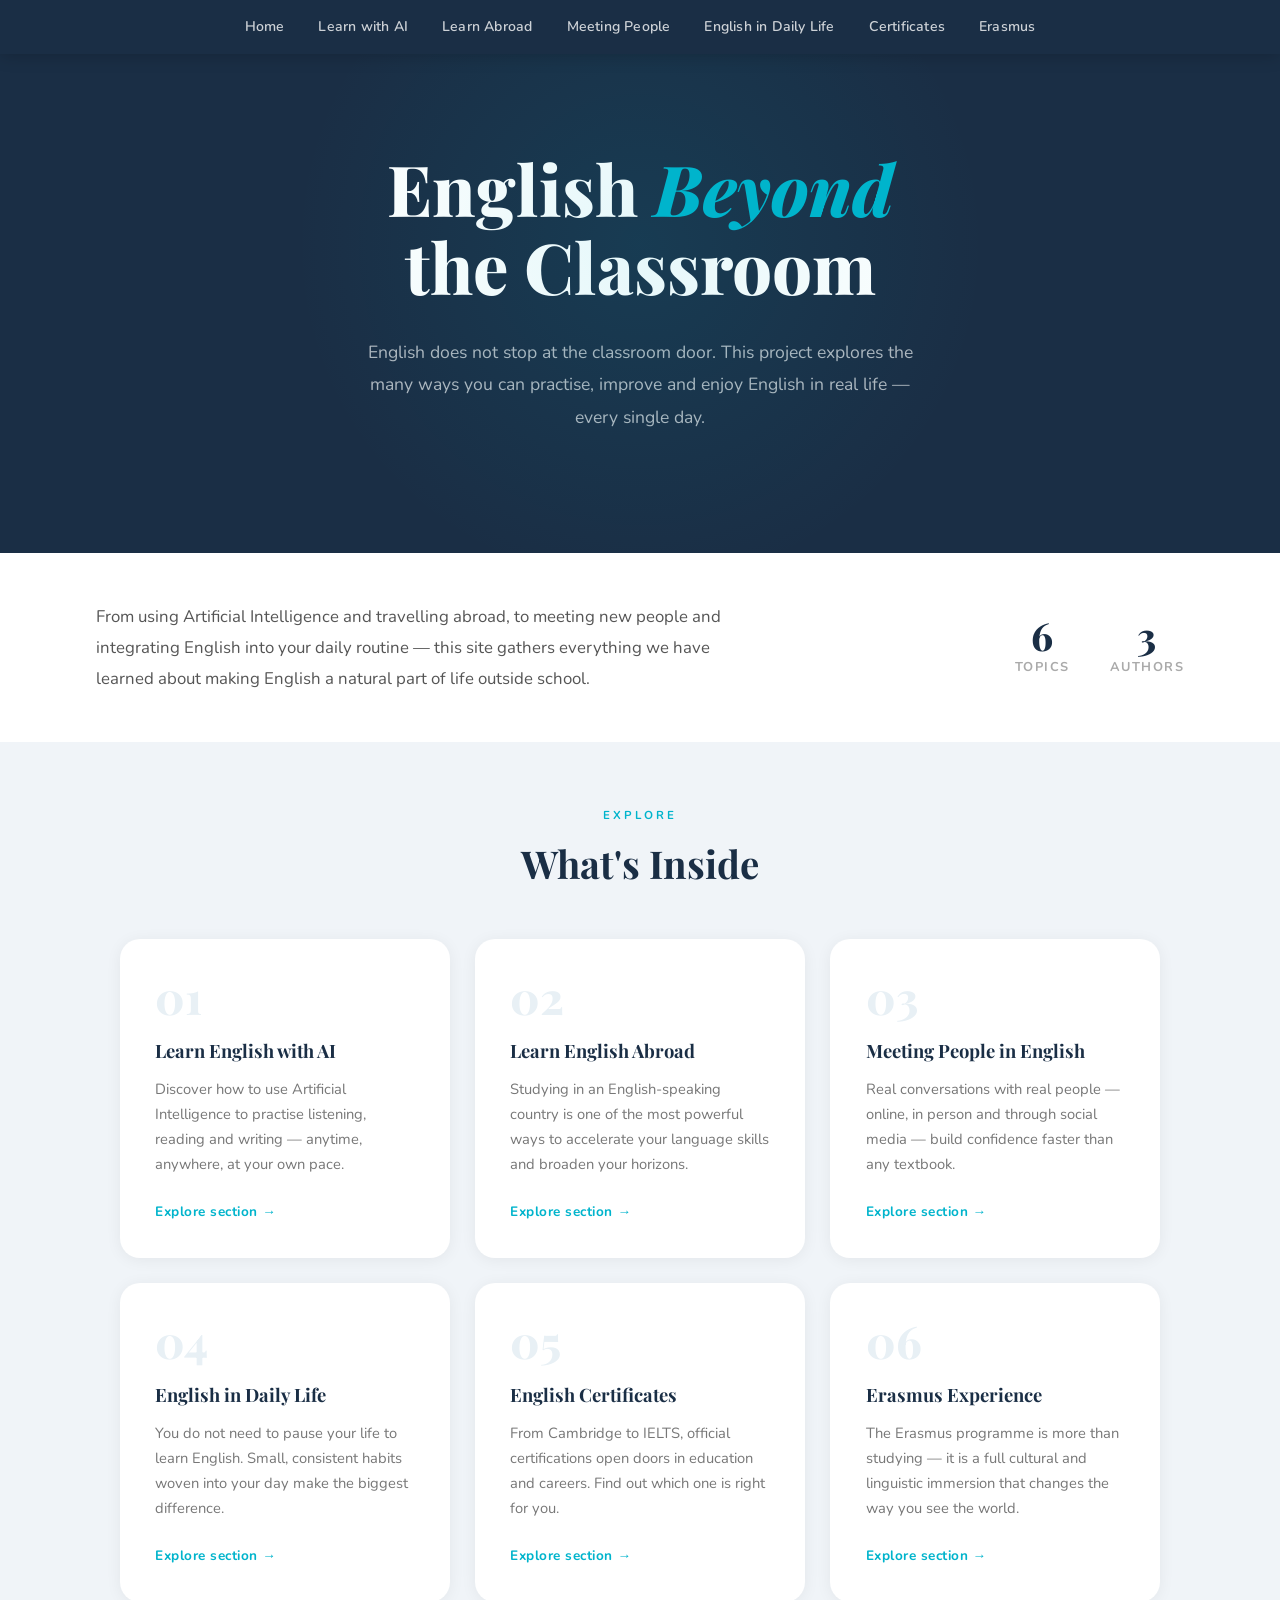
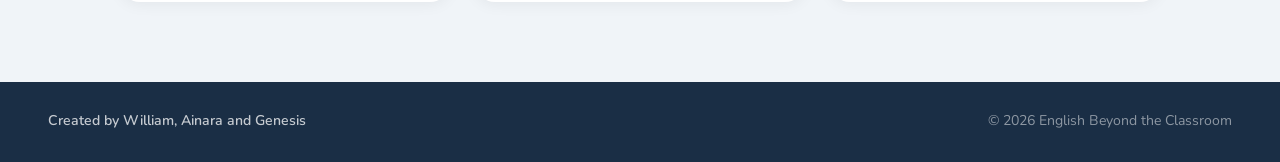
==== html/index.html @ 32cd2d36 "commit v1 creacion de paginas y diseño inicial" ====
<!DOCTYPE html>
<html lang="en">
<head>
    <meta charset="UTF-8">
    <meta name="viewport" content="width=device-width, initial-scale=1.0">
    <title>Home - English Beyond the Classroom</title>
    <link rel="stylesheet" href="../css/styles.css">
    <style>

        *, *::before, *::after { box-sizing: border-box; }

        body {
            background: #f0f4f8;
            color: #1e1e1e;
        }

        /* ══════════════════════════════════════════
           HERO
        ══════════════════════════════════════════ */
        .hero {
            background: #1a2e45;
            padding: 6rem 6rem 5rem;
            text-align: center;
            position: relative;
            overflow: hidden;
        }

        .hero::before {
            content: '';
            position: absolute;
            top: -160px; left: 50%;
            transform: translateX(-50%);
            width: 700px; height: 700px;
            background: radial-gradient(circle, rgba(0,180,204,0.1) 0%, transparent 70%);
            border-radius: 50%;
            pointer-events: none;
        }

        .hero .overline {
            display: inline-block;
            font-size: 0.72rem;
            font-weight: 700;
            letter-spacing: 3px;
            text-transform: uppercase;
            color: #00b4cc;
            margin-bottom: 1.2rem;
        }

        .hero h1 {
            font-family: 'Playfair Display', serif;
            font-size: clamp(2.8rem, 5.5vw, 5rem);
            font-weight: 800;
            line-height: 1.1;
            color: #fff;
            border: none;
            margin: 0 0 1.4rem;
        }

        .hero h1 span {
            color: #00b4cc;
            font-style: italic;
        }

        .hero .hero-desc {
            font-size: 1.1rem;
            color: rgba(255,255,255,0.65);
            line-height: 1.85;
            max-width: 580px;
            margin: 0 auto 2.5rem;
        }

        .hero-authors {
            font-size: 0.88rem;
            color: rgba(255,255,255,0.38);
        }

        .hero-authors strong {
            color: rgba(255,255,255,0.65);
        }

        /* ══════════════════════════════════════════
           INTRO BAND
        ══════════════════════════════════════════ */
        .intro-band {
            background: #fff;
            padding: 3rem 6rem;
            display: flex;
            align-items: center;
            justify-content: space-between;
            gap: 3rem;
            flex-wrap: wrap;
        }

        .intro-band p {
            font-size: 1.05rem;
            color: #555;
            line-height: 1.85;
            max-width: 660px;
            margin: 0;
        }

        .intro-band .stat-group {
            display: flex;
            gap: 2.5rem;
            flex-shrink: 0;
        }

        .stat {
            text-align: center;
        }

        .stat .stat-num {
            font-family: 'Playfair Display', serif;
            font-size: 2.4rem;
            font-weight: 800;
            color: #1a2e45;
            display: block;
            line-height: 1;
        }

        .stat .stat-label {
            font-size: 0.8rem;
            color: #aaa;
            text-transform: uppercase;
            letter-spacing: 1.5px;
            font-weight: 700;
        }

        /* ══════════════════════════════════════════
           TOPIC CARDS GRID
        ══════════════════════════════════════════ */
        .topics-section {
            padding: 4rem 5rem 5rem;
            max-width: 1200px;
            margin: 0 auto;
        }

        .topics-section .section-header {
            text-align: center;
            margin-bottom: 2.5rem;
        }

        .topics-section .section-header .overline {
            display: block;
            font-size: 0.72rem;
            font-weight: 700;
            letter-spacing: 3px;
            text-transform: uppercase;
            color: #00b4cc;
            margin-bottom: 0.5rem;
        }

        .topics-section .section-header h2 {
            font-family: 'Playfair Display', serif;
            font-size: clamp(1.9rem, 3vw, 2.6rem);
            color: #1a2e45;
            border: none;
            margin: 0;
        }

        .cards-grid {
            display: grid;
            grid-template-columns: repeat(3, 1fr);
            gap: 1.6rem;
        }

        .topic-card {
            background: #fff;
            border-radius: 20px;
            padding: 2rem 2.2rem 2.2rem;
            text-decoration: none;
            display: flex;
            flex-direction: column;
            box-shadow: 0 2px 16px rgba(0,0,0,0.06);
            border-top: 4px solid transparent;
            transition: transform 0.25s, box-shadow 0.25s, border-color 0.25s;
        }

        .topic-card:hover {
            transform: translateY(-6px);
            box-shadow: 0 16px 48px rgba(0,0,0,0.12);
            border-top-color: #00b4cc;
        }

        .topic-card .tc-num {
            font-family: 'Playfair Display', serif;
            font-size: 2.8rem;
            font-weight: 800;
            color: #e8f0f5;
            line-height: 1;
            margin-bottom: 1rem;
        }

        .topic-card h3 {
            font-family: 'Playfair Display', serif;
            font-size: 1.15rem;
            color: #1a2e45;
            margin: 0 0 0.7rem;
        }

        .topic-card p {
            font-size: 0.92rem;
            color: #777;
            line-height: 1.7;
            margin: 0 0 1.5rem;
            flex: 1;
        }

        .topic-card .tc-link {
            font-size: 0.85rem;
            font-weight: 700;
            color: #00b4cc;
            letter-spacing: 0.5px;
        }

        /* ══════════════════════════════════════════
           RESPONSIVE
        ══════════════════════════════════════════ */
        @media (max-width: 1024px) {
            .hero { padding: 4rem 3rem 3.5rem; }
            .intro-band { padding: 2.5rem 3rem; }
            .topics-section { padding: 3rem 3rem 4rem; }
        }

        @media (max-width: 860px) {
            .cards-grid { grid-template-columns: 1fr 1fr; }
            .intro-band { flex-direction: column; align-items: flex-start; }
        }

        @media (max-width: 580px) {
            .hero { padding: 3rem 1.5rem 2.5rem; }
            .intro-band { padding: 2rem 1.5rem; }
            .topics-section { padding: 2rem 1.2rem 3rem; }
            .cards-grid { grid-template-columns: 1fr; }
            .intro-band .stat-group { gap: 1.5rem; }
        }

    </style>
</head>
<body>

    <header>
        <nav>
            <ul>
                <li><a href="index.html">Home</a></li>
                <li><a href="learn-english-ia.html">Learn with AI</a></li>
                <li><a href="learn-english-abroad.html">Learn Abroad</a></li>
                <li><a href="meeting-people-in-english.html">Meeting People</a></li>
                <li><a href="english-part-of-your-life.html">English in Daily Life</a></li>
                <li><a href="certificates.html">Certificates</a></li>
                <li><a href="erasmus.html">Erasmus</a></li>
            </ul>
        </nav>
    </header>

    <!-- ═══════════════ HERO ═══════════════ -->
    <section class="hero">
        <h1>English <span>Beyond</span><br>the Classroom</h1>
        <p class="hero-desc">
            English does not stop at the classroom door. This project explores the many ways you can practise, improve and enjoy English in real life — every single day.
        </p>
    </section>

    <!-- ═══════════════ INTRO BAND ═══════════════ -->
    <div class="intro-band">
        <p>
            From using Artificial Intelligence and travelling abroad, to meeting new people and integrating English into your daily routine — this site gathers everything we have learned about making English a natural part of life outside school.
        </p>
        <div class="stat-group">
            <div class="stat">
                <span class="stat-num">6</span>
                <span class="stat-label">Topics</span>
            </div>
            <div class="stat">
                <span class="stat-num">3</span>
                <span class="stat-label">Authors</span>
            </div>
        </div>
    </div>

    <!-- ═══════════════ TOPIC CARDS ═══════════════ -->
    <div class="topics-section">
        <div class="section-header">
            <span class="overline">Explore</span>
            <h2>What's Inside</h2>
        </div>

        <div class="cards-grid">

            <a href="learn-english-ia.html" class="topic-card">
                <span class="tc-num">01</span>
                <h3>Learn English with AI</h3>
                <p>Discover how to use Artificial Intelligence to practise listening, reading and writing — anytime, anywhere, at your own pace.</p>
                <span class="tc-link">Explore section →</span>
            </a>

            <a href="learn-english-abroad.html" class="topic-card">
                <span class="tc-num">02</span>
                <h3>Learn English Abroad</h3>
                <p>Studying in an English-speaking country is one of the most powerful ways to accelerate your language skills and broaden your horizons.</p>
                <span class="tc-link">Explore section →</span>
            </a>

            <a href="meeting-people-in-english.html" class="topic-card">
                <span class="tc-num">03</span>
                <h3>Meeting People in English</h3>
                <p>Real conversations with real people — online, in person and through social media — build confidence faster than any textbook.</p>
                <span class="tc-link">Explore section →</span>
            </a>

            <a href="english-part-of-your-life.html" class="topic-card">
                <span class="tc-num">04</span>
                <h3>English in Daily Life</h3>
                <p>You do not need to pause your life to learn English. Small, consistent habits woven into your day make the biggest difference.</p>
                <span class="tc-link">Explore section →</span>
            </a>

            <a href="certificates.html" class="topic-card">
                <span class="tc-num">05</span>
                <h3>English Certificates</h3>
                <p>From Cambridge to IELTS, official certifications open doors in education and careers. Find out which one is right for you.</p>
                <span class="tc-link">Explore section →</span>
            </a>

            <a href="erasmus.html" class="topic-card">
                <span class="tc-num">06</span>
                <h3>Erasmus Experience</h3>
                <p>The Erasmus programme is more than studying — it is a full cultural and linguistic immersion that changes the way you see the world.</p>
                <span class="tc-link">Explore section →</span>
            </a>

        </div>
    </div>

    <footer>
        <section><p>Created by William, Ainara and Genesis</p></section>
        <section><p>&copy; 2026 English Beyond the Classroom</p></section>
    </footer>

</body>
</html>
---- css/styles.css ----
@import url('https://fonts.googleapis.com/css2?family=Playfair+Display:wght@700;800&family=Nunito:wght@400;600;700&display=swap');

body {
    font-family: 'Nunito', Arial, sans-serif;
    margin: 0;
    padding: 0;
    line-height: 1.6;
    background-color: #f0f8fb;
    color: #333;
}

header {
    background: #1a2e45;
    color: #fff;
    padding: 0.9rem 2rem;
    position: sticky;
    top: 0;
    z-index: 100;
    box-shadow: 0 2px 16px rgba(0,0,0,0.18);
}

header nav ul {
    list-style: none;
    display: flex;
    justify-content: center;
    gap: 4px;
    padding: 0;
    margin: 0;
    flex-wrap: wrap;
}

header nav ul li a {
    color: rgba(255,255,255,0.78);
    text-decoration: none;
    font-weight: 600;
    font-size: 0.88rem;
    padding: 7px 15px;
    border-radius: 50px;
    transition: background 0.22s, color 0.22s;
    letter-spacing: 0.2px;
}

header nav ul li a:hover {
    background: rgba(0,180,204,0.22);
    color: #00b4cc;
}

main {
    padding: 2.5rem;
    max-width: 900px;
    margin: 2.5rem auto;
    background: #fff;
    border-radius: 16px;
    box-shadow: 0 6px 24px rgba(0,0,0,0.08);
}

h1 {
    font-family: 'Playfair Display', serif;
    color: #1b3a5c;
    border-bottom: 2px solid #e0f0f8;
    padding-bottom: 0.5rem;
}

h2 {
    font-family: 'Playfair Display', serif;
    color: #1b3a5c;
    margin-top: 2rem;
    border-bottom: 1px solid #e0f0f8;
    padding-bottom: 0.3rem;
}

h3 {
    color: #2474a0;
    margin-top: 1.5rem;
}

table {
    width: 100%;
    border-collapse: collapse;
    margin: 1.5rem 0;
}

table, th, td {
    border: 1px solid #bdc3c7;
}

th, td {
    padding: 10px;
    text-align: left;
}

th {
    background-color: #ecf0f1;
    color: #2c3e50;
}

.prompt-list {
    background: #f9f9f9;
    padding: 15px;
    border-left: 4px solid #3498db;
    margin: 1rem 0;
    border-radius: 4px;
}

.prompt-list p {
    margin: 0.5rem 0;
    font-family: monospace;
    font-size: 1.05em;
    color: #2c3e50;
}

footer {
    display: flex;
    justify-content: space-between;
    align-items: center;
    padding: 1.8rem 3rem;
    font-size: 0.88rem;
    background: #1a2e45;
    color: rgba(255,255,255,0.5);
    margin-top: 0;
    flex-wrap: wrap;
    gap: 0.5rem;
}

footer section {
    margin: 0;
}

footer section:first-child {
    color: rgba(255,255,255,0.75);
    font-weight: 600;
}

footer section p {
    margin: 0;
}
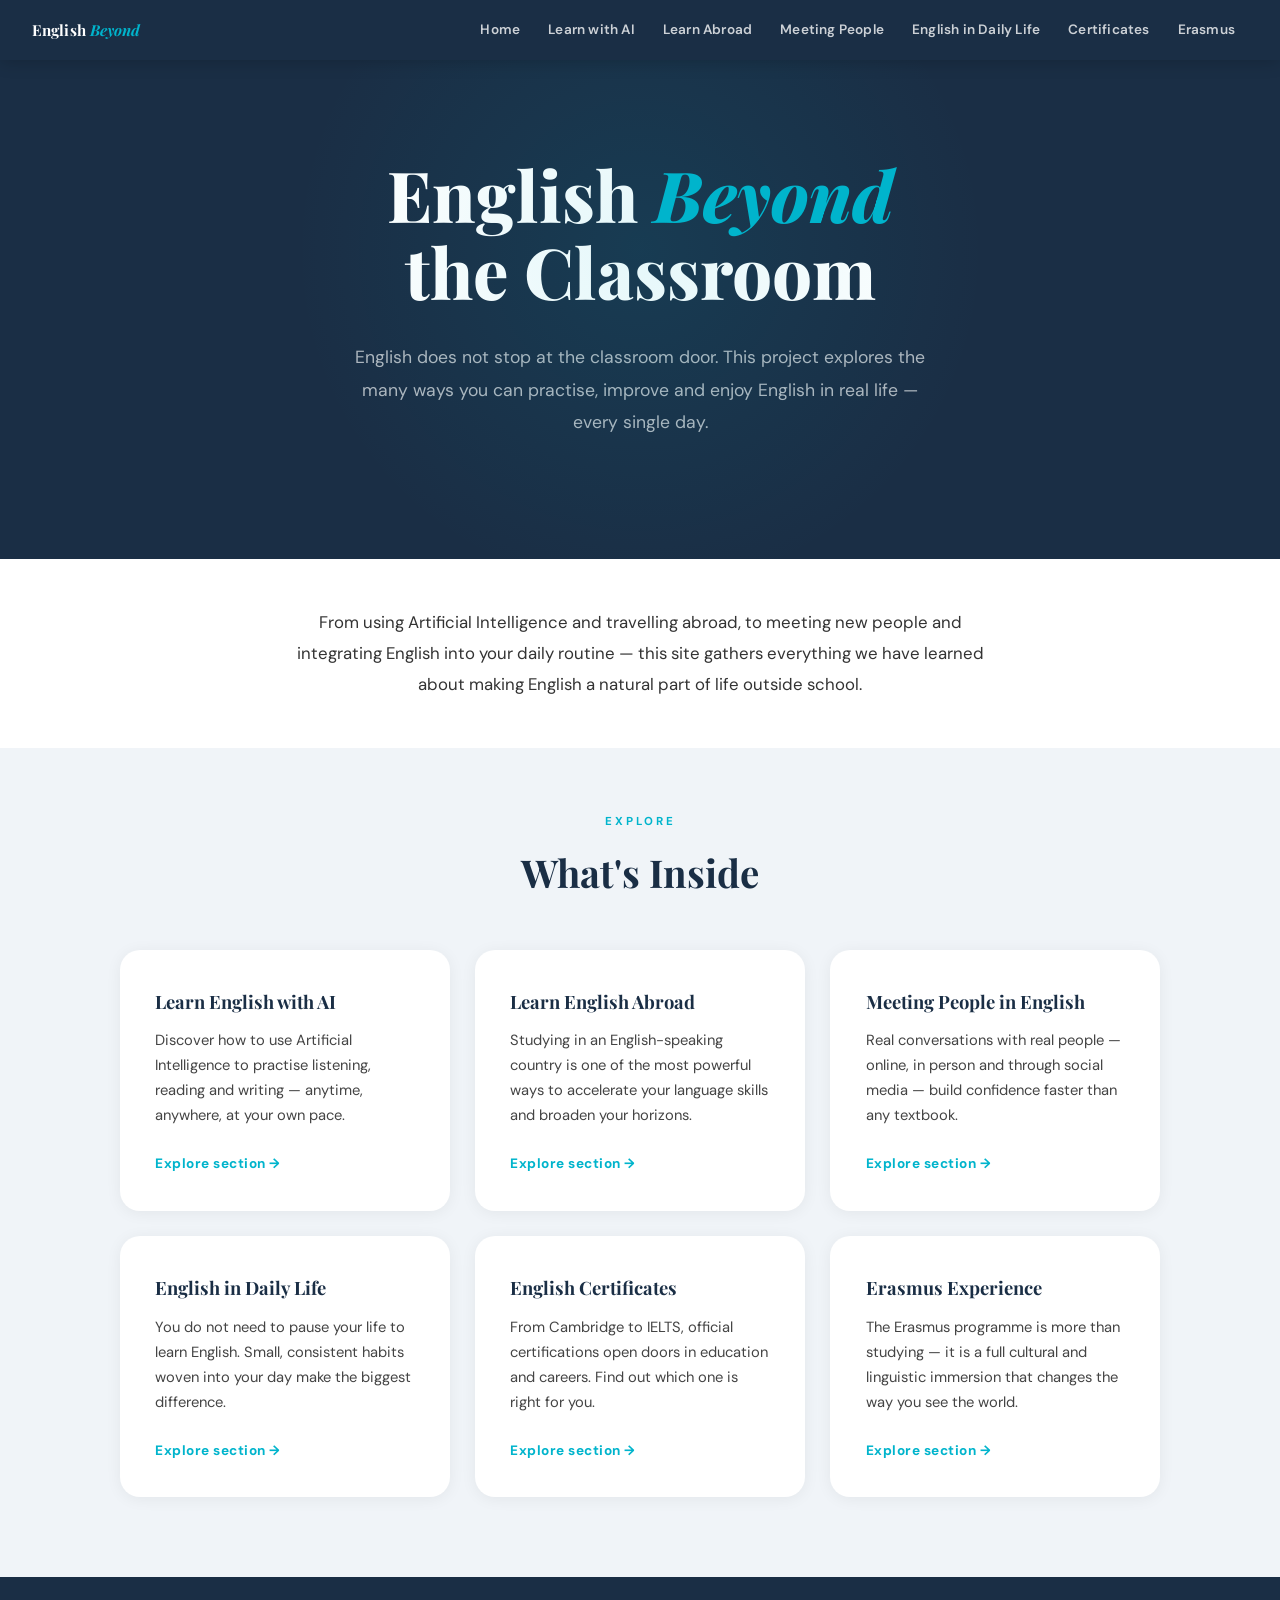
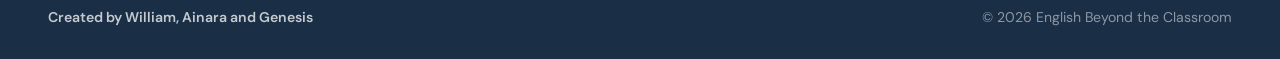
==== commit 44455b8f: "commit v4 cambios generales" ====
--- a/html/index.html
+++ b/html/index.html
@@ -5,242 +5,19 @@
     <meta name="viewport" content="width=device-width, initial-scale=1.0">
     <title>Home - English Beyond the Classroom</title>
     <link rel="stylesheet" href="../css/styles.css">
-    <style>
-
-        *, *::before, *::after { box-sizing: border-box; }
-
-        body {
-            background: #f0f4f8;
-            color: #1e1e1e;
-        }
-
-        /* ══════════════════════════════════════════
-           HERO
-        ══════════════════════════════════════════ */
-        .hero {
-            background: #1a2e45;
-            padding: 6rem 6rem 5rem;
-            text-align: center;
-            position: relative;
-            overflow: hidden;
-        }
-
-        .hero::before {
-            content: '';
-            position: absolute;
-            top: -160px; left: 50%;
-            transform: translateX(-50%);
-            width: 700px; height: 700px;
-            background: radial-gradient(circle, rgba(0,180,204,0.1) 0%, transparent 70%);
-            border-radius: 50%;
-            pointer-events: none;
-        }
-
-        .hero .overline {
-            display: inline-block;
-            font-size: 0.72rem;
-            font-weight: 700;
-            letter-spacing: 3px;
-            text-transform: uppercase;
-            color: #00b4cc;
-            margin-bottom: 1.2rem;
-        }
-
-        .hero h1 {
-            font-family: 'Playfair Display', serif;
-            font-size: clamp(2.8rem, 5.5vw, 5rem);
-            font-weight: 800;
-            line-height: 1.1;
-            color: #fff;
-            border: none;
-            margin: 0 0 1.4rem;
-        }
-
-        .hero h1 span {
-            color: #00b4cc;
-            font-style: italic;
-        }
-
-        .hero .hero-desc {
-            font-size: 1.1rem;
-            color: rgba(255,255,255,0.65);
-            line-height: 1.85;
-            max-width: 580px;
-            margin: 0 auto 2.5rem;
-        }
-
-        .hero-authors {
-            font-size: 0.88rem;
-            color: rgba(255,255,255,0.38);
-        }
-
-        .hero-authors strong {
-            color: rgba(255,255,255,0.65);
-        }
-
-        /* ══════════════════════════════════════════
-           INTRO BAND
-        ══════════════════════════════════════════ */
-        .intro-band {
-            background: #fff;
-            padding: 3rem 6rem;
-            display: flex;
-            align-items: center;
-            justify-content: space-between;
-            gap: 3rem;
-            flex-wrap: wrap;
-        }
-
-        .intro-band p {
-            font-size: 1.05rem;
-            color: #555;
-            line-height: 1.85;
-            max-width: 660px;
-            margin: 0;
-        }
-
-        .intro-band .stat-group {
-            display: flex;
-            gap: 2.5rem;
-            flex-shrink: 0;
-        }
-
-        .stat {
-            text-align: center;
-        }
-
-        .stat .stat-num {
-            font-family: 'Playfair Display', serif;
-            font-size: 2.4rem;
-            font-weight: 800;
-            color: #1a2e45;
-            display: block;
-            line-height: 1;
-        }
-
-        .stat .stat-label {
-            font-size: 0.8rem;
-            color: #aaa;
-            text-transform: uppercase;
-            letter-spacing: 1.5px;
-            font-weight: 700;
-        }
-
-        /* ══════════════════════════════════════════
-           TOPIC CARDS GRID
-        ══════════════════════════════════════════ */
-        .topics-section {
-            padding: 4rem 5rem 5rem;
-            max-width: 1200px;
-            margin: 0 auto;
-        }
-
-        .topics-section .section-header {
-            text-align: center;
-            margin-bottom: 2.5rem;
-        }
-
-        .topics-section .section-header .overline {
-            display: block;
-            font-size: 0.72rem;
-            font-weight: 700;
-            letter-spacing: 3px;
-            text-transform: uppercase;
-            color: #00b4cc;
-            margin-bottom: 0.5rem;
-        }
-
-        .topics-section .section-header h2 {
-            font-family: 'Playfair Display', serif;
-            font-size: clamp(1.9rem, 3vw, 2.6rem);
-            color: #1a2e45;
-            border: none;
-            margin: 0;
-        }
-
-        .cards-grid {
-            display: grid;
-            grid-template-columns: repeat(3, 1fr);
-            gap: 1.6rem;
-        }
-
-        .topic-card {
-            background: #fff;
-            border-radius: 20px;
-            padding: 2rem 2.2rem 2.2rem;
-            text-decoration: none;
-            display: flex;
-            flex-direction: column;
-            box-shadow: 0 2px 16px rgba(0,0,0,0.06);
-            border-top: 4px solid transparent;
-            transition: transform 0.25s, box-shadow 0.25s, border-color 0.25s;
-        }
-
-        .topic-card:hover {
-            transform: translateY(-6px);
-            box-shadow: 0 16px 48px rgba(0,0,0,0.12);
-            border-top-color: #00b4cc;
-        }
-
-        .topic-card .tc-num {
-            font-family: 'Playfair Display', serif;
-            font-size: 2.8rem;
-            font-weight: 800;
-            color: #e8f0f5;
-            line-height: 1;
-            margin-bottom: 1rem;
-        }
-
-        .topic-card h3 {
-            font-family: 'Playfair Display', serif;
-            font-size: 1.15rem;
-            color: #1a2e45;
-            margin: 0 0 0.7rem;
-        }
-
-        .topic-card p {
-            font-size: 0.92rem;
-            color: #777;
-            line-height: 1.7;
-            margin: 0 0 1.5rem;
-            flex: 1;
-        }
-
-        .topic-card .tc-link {
-            font-size: 0.85rem;
-            font-weight: 700;
-            color: #00b4cc;
-            letter-spacing: 0.5px;
-        }
-
-        /* ══════════════════════════════════════════
-           RESPONSIVE
-        ══════════════════════════════════════════ */
-        @media (max-width: 1024px) {
-            .hero { padding: 4rem 3rem 3.5rem; }
-            .intro-band { padding: 2.5rem 3rem; }
-            .topics-section { padding: 3rem 3rem 4rem; }
-        }
-
-        @media (max-width: 860px) {
-            .cards-grid { grid-template-columns: 1fr 1fr; }
-            .intro-band { flex-direction: column; align-items: flex-start; }
-        }
-
-        @media (max-width: 580px) {
-            .hero { padding: 3rem 1.5rem 2.5rem; }
-            .intro-band { padding: 2rem 1.5rem; }
-            .topics-section { padding: 2rem 1.2rem 3rem; }
-            .cards-grid { grid-template-columns: 1fr; }
-            .intro-band .stat-group { gap: 1.5rem; }
-        }
-
-    </style>
+    <link rel="stylesheet" href="../css/home.css">
 </head>
 <body>
 
     <header>
         <nav>
+            <a href="index.html" class="nav-brand">English <em>Beyond</em></a>
+            <input type="checkbox" id="nav-toggle" class="nav-toggle-input">
+            <label for="nav-toggle" class="nav-toggle-label" aria-label="Open menu">
+                <span></span>
+                <span></span>
+                <span></span>
+            </label>
             <ul>
                 <li><a href="index.html">Home</a></li>
                 <li><a href="learn-english-ia.html">Learn with AI</a></li>
@@ -266,16 +43,6 @@
         <p>
             From using Artificial Intelligence and travelling abroad, to meeting new people and integrating English into your daily routine — this site gathers everything we have learned about making English a natural part of life outside school.
         </p>
-        <div class="stat-group">
-            <div class="stat">
-                <span class="stat-num">6</span>
-                <span class="stat-label">Topics</span>
-            </div>
-            <div class="stat">
-                <span class="stat-num">3</span>
-                <span class="stat-label">Authors</span>
-            </div>
-        </div>
     </div>
 
     <!-- ═══════════════ TOPIC CARDS ═══════════════ -->
@@ -288,42 +55,36 @@
         <div class="cards-grid">
 
             <a href="learn-english-ia.html" class="topic-card">
-                <span class="tc-num">01</span>
                 <h3>Learn English with AI</h3>
                 <p>Discover how to use Artificial Intelligence to practise listening, reading and writing — anytime, anywhere, at your own pace.</p>
                 <span class="tc-link">Explore section →</span>
             </a>
 
             <a href="learn-english-abroad.html" class="topic-card">
-                <span class="tc-num">02</span>
                 <h3>Learn English Abroad</h3>
                 <p>Studying in an English-speaking country is one of the most powerful ways to accelerate your language skills and broaden your horizons.</p>
                 <span class="tc-link">Explore section →</span>
             </a>
 
             <a href="meeting-people-in-english.html" class="topic-card">
-                <span class="tc-num">03</span>
                 <h3>Meeting People in English</h3>
                 <p>Real conversations with real people — online, in person and through social media — build confidence faster than any textbook.</p>
                 <span class="tc-link">Explore section →</span>
             </a>
 
             <a href="english-part-of-your-life.html" class="topic-card">
-                <span class="tc-num">04</span>
                 <h3>English in Daily Life</h3>
                 <p>You do not need to pause your life to learn English. Small, consistent habits woven into your day make the biggest difference.</p>
                 <span class="tc-link">Explore section →</span>
             </a>
 
             <a href="certificates.html" class="topic-card">
-                <span class="tc-num">05</span>
                 <h3>English Certificates</h3>
                 <p>From Cambridge to IELTS, official certifications open doors in education and careers. Find out which one is right for you.</p>
                 <span class="tc-link">Explore section →</span>
             </a>
 
             <a href="erasmus.html" class="topic-card">
-                <span class="tc-num">06</span>
                 <h3>Erasmus Experience</h3>
                 <p>The Erasmus programme is more than studying — it is a full cultural and linguistic immersion that changes the way you see the world.</p>
                 <span class="tc-link">Explore section →</span>
--- a/css/styles.css
+++ b/css/styles.css
@@ -1,29 +1,97 @@
-@import url('https://fonts.googleapis.com/css2?family=Playfair+Display:wght@700;800&family=Nunito:wght@400;600;700&display=swap');
+@import url('https://fonts.googleapis.com/css2?family=Playfair+Display:wght@700;800&family=DM+Sans:wght@400;500;600;700&display=swap');
+
+*, *::before, *::after { box-sizing: border-box; }
 
 body {
-    font-family: 'Nunito', Arial, sans-serif;
+    font-family: 'DM Sans', Arial, sans-serif;
+    font-weight: 400;
     margin: 0;
     padding: 0;
-    line-height: 1.6;
+    line-height: 1.7;
     background-color: #f0f8fb;
-    color: #333;
-}
-
+    color: #2a2a2a;
+}
+
+/* ══════════════════════════════════════════
+   HEADER & NAVIGATION
+══════════════════════════════════════════ */
 header {
     background: #1a2e45;
     color: #fff;
-    padding: 0.9rem 2rem;
     position: sticky;
     top: 0;
     z-index: 100;
     box-shadow: 0 2px 16px rgba(0,0,0,0.18);
 }
 
+header nav {
+    display: flex;
+    align-items: center;
+    justify-content: space-between;
+    max-width: 1280px;
+    margin: 0 auto;
+    padding: 0 2rem;
+    min-height: 60px;
+    flex-wrap: wrap;
+    gap: 0;
+}
+
+/* Marca / logo del sitio */
+.nav-brand {
+    color: #fff;
+    text-decoration: none;
+    font-family: 'Playfair Display', serif;
+    font-size: 0.95rem;
+    font-weight: 700;
+    line-height: 1.25;
+    flex-shrink: 0;
+    letter-spacing: 0.1px;
+    padding: 0.5rem 0;
+}
+
+.nav-brand em {
+    color: #00b4cc;
+    font-style: italic;
+}
+
+/* Checkbox oculto — motor del hamburger */
+.nav-toggle-input {
+    display: none;
+}
+
+/* Botón hamburger — oculto en escritorio */
+.nav-toggle-label {
+    display: none;
+    flex-direction: column;
+    justify-content: center;
+    gap: 5px;
+    cursor: pointer;
+    padding: 10px 8px;
+    border-radius: 8px;
+    transition: background 0.2s;
+    -webkit-tap-highlight-color: transparent;
+}
+
+.nav-toggle-label:hover {
+    background: rgba(255,255,255,0.1);
+}
+
+.nav-toggle-label span {
+    display: block;
+    width: 24px;
+    height: 2px;
+    background: rgba(255,255,255,0.88);
+    border-radius: 2px;
+    transition: transform 0.3s ease, opacity 0.3s ease, width 0.3s ease;
+    transform-origin: center;
+}
+
+/* Lista de enlaces */
 header nav ul {
     list-style: none;
     display: flex;
-    justify-content: center;
-    gap: 4px;
+    align-items: center;
+    gap: 2px;
     padding: 0;
     margin: 0;
     flex-wrap: wrap;
@@ -33,11 +101,13 @@
     color: rgba(255,255,255,0.78);
     text-decoration: none;
     font-weight: 600;
-    font-size: 0.88rem;
-    padding: 7px 15px;
+    font-size: 0.85rem;
+    padding: 7px 13px;
     border-radius: 50px;
     transition: background 0.22s, color 0.22s;
     letter-spacing: 0.2px;
+    white-space: nowrap;
+    display: block;
 }
 
 header nav ul li a:hover {
@@ -45,6 +115,9 @@
     color: #00b4cc;
 }
 
+/* ══════════════════════════════════════════
+   MAIN WRAPPER (páginas sin CSS propio)
+══════════════════════════════════════════ */
 main {
     padding: 2.5rem;
     max-width: 900px;
@@ -54,6 +127,9 @@
     box-shadow: 0 6px 24px rgba(0,0,0,0.08);
 }
 
+/* ══════════════════════════════════════════
+   HEADINGS
+══════════════════════════════════════════ */
 h1 {
     font-family: 'Playfair Display', serif;
     color: #1b3a5c;
@@ -74,6 +150,9 @@
     margin-top: 1.5rem;
 }
 
+/* ══════════════════════════════════════════
+   TABLAS
+══════════════════════════════════════════ */
 table {
     width: 100%;
     border-collapse: collapse;
@@ -94,6 +173,9 @@
     color: #2c3e50;
 }
 
+/* ══════════════════════════════════════════
+   PROMPT LIST
+══════════════════════════════════════════ */
 .prompt-list {
     background: #f9f9f9;
     padding: 15px;
@@ -109,6 +191,9 @@
     color: #2c3e50;
 }
 
+/* ══════════════════════════════════════════
+   FOOTER
+══════════════════════════════════════════ */
 footer {
     display: flex;
     justify-content: space-between;
@@ -117,7 +202,6 @@
     font-size: 0.88rem;
     background: #1a2e45;
     color: rgba(255,255,255,0.5);
-    margin-top: 0;
     flex-wrap: wrap;
     gap: 0.5rem;
 }
@@ -134,3 +218,89 @@
 footer section p {
     margin: 0;
 }
+
+/* ══════════════════════════════════════════
+   RESPONSIVE — TABLET
+══════════════════════════════════════════ */
+@media (max-width: 900px) {
+    header nav {
+        padding: 0 1.5rem;
+    }
+}
+
+/* ══════════════════════════════════════════
+   RESPONSIVE — MÓVIL (hamburger)
+══════════════════════════════════════════ */
+@media (max-width: 768px) {
+    header nav {
+        padding: 0 1rem;
+    }
+
+    /* Mostrar botón hamburger */
+    .nav-toggle-label {
+        display: flex;
+    }
+
+    /* Hamburger → X cuando está abierto */
+    .nav-toggle-input:checked ~ .nav-toggle-label span:nth-child(1) {
+        transform: translateY(7px) rotate(45deg);
+    }
+    .nav-toggle-input:checked ~ .nav-toggle-label span:nth-child(2) {
+        opacity: 0;
+        width: 0;
+    }
+    .nav-toggle-input:checked ~ .nav-toggle-label span:nth-child(3) {
+        transform: translateY(-7px) rotate(-45deg);
+    }
+
+    /* Ocultar lista por defecto en móvil */
+    header nav ul {
+        display: none;
+        width: 100%;
+        flex-direction: column;
+        align-items: stretch;
+        padding: 0.5rem 0 1rem;
+        gap: 2px;
+        border-top: 1px solid rgba(255,255,255,0.1);
+    }
+
+    /* Mostrar lista cuando el checkbox está activado */
+    .nav-toggle-input:checked ~ ul {
+        display: flex;
+    }
+
+    header nav ul li a {
+        border-radius: 10px;
+        padding: 0.7rem 1rem;
+        font-size: 0.95rem;
+        color: rgba(255,255,255,0.85);
+    }
+
+    header nav ul li a:hover {
+        background: rgba(0,180,204,0.18);
+        color: #00b4cc;
+    }
+
+    /* Footer centrado en móvil */
+    footer {
+        flex-direction: column;
+        text-align: center;
+        padding: 1.4rem 1.2rem;
+        gap: 0.3rem;
+    }
+
+    /* main wrapper con menos padding en móvil */
+    main {
+        margin: 1rem 0.8rem;
+        padding: 1.4rem 1.1rem;
+        border-radius: 12px;
+    }
+
+    /* Tablas desplazables en móvil */
+    table {
+        display: block;
+        overflow-x: auto;
+        -webkit-overflow-scrolling: touch;
+        min-width: 100%;
+    }
+}
--- a/css/home.css
+++ b/css/home.css
@@ -0,0 +1,223 @@
+*, *::before, *::after { box-sizing: border-box; }
+
+        body {
+            background: #f0f4f8;
+            color: #1e1e1e;
+        }
+
+        /* ══════════════════════════════════════════
+           HERO
+        ══════════════════════════════════════════ */
+        .hero {
+            background: #1a2e45;
+            padding: 6rem 6rem 5rem;
+            text-align: center;
+            position: relative;
+            overflow: hidden;
+        }
+
+        .hero::before {
+            content: '';
+            position: absolute;
+            top: -160px; left: 50%;
+            transform: translateX(-50%);
+            width: 700px; height: 700px;
+            background: radial-gradient(circle, rgba(0,180,204,0.1) 0%, transparent 70%);
+            border-radius: 50%;
+            pointer-events: none;
+        }
+
+        .hero .overline {
+            display: inline-block;
+            font-size: 0.72rem;
+            font-weight: 700;
+            letter-spacing: 3px;
+            text-transform: uppercase;
+            color: #00b4cc;
+            margin-bottom: 1.2rem;
+        }
+
+        .hero h1 {
+            font-family: 'Playfair Display', serif;
+            font-size: clamp(2.8rem, 5.5vw, 5rem);
+            font-weight: 800;
+            line-height: 1.1;
+            color: #fff;
+            border: none;
+            margin: 0 0 1.4rem;
+        }
+
+        .hero h1 span {
+            color: #00b4cc;
+            font-style: italic;
+        }
+
+        .hero .hero-desc {
+            font-size: 1.1rem;
+            color: rgba(255,255,255,0.65);
+            line-height: 1.85;
+            max-width: 580px;
+            margin: 0 auto 2.5rem;
+        }
+
+        .hero-authors {
+            font-size: 0.88rem;
+            color: rgba(255,255,255,0.38);
+        }
+
+        .hero-authors strong {
+            color: rgba(255,255,255,0.65);
+        }
+
+        /* ══════════════════════════════════════════
+           INTRO BAND
+        ══════════════════════════════════════════ */
+        .intro-band {
+            background: #fff;
+            padding: 3rem 6rem;
+            text-align: center;
+        }
+
+        .intro-band p {
+            font-size: 1.05rem;
+            color: #333;
+            line-height: 1.85;
+            max-width: 700px;
+            margin: 0 auto;
+        }
+
+        .intro-band .stat-group {
+            display: flex;
+            gap: 2.5rem;
+            flex-shrink: 0;
+        }
+
+        .stat {
+            text-align: center;
+        }
+
+        .stat .stat-num {
+            font-family: 'Playfair Display', serif;
+            font-size: 2.4rem;
+            font-weight: 800;
+            color: #1a2e45;
+            display: block;
+            line-height: 1;
+        }
+
+        .stat .stat-label {
+            font-size: 0.8rem;
+            color: #aaa;
+            text-transform: uppercase;
+            letter-spacing: 1.5px;
+            font-weight: 700;
+        }
+
+        /* ══════════════════════════════════════════
+           TOPIC CARDS GRID
+        ══════════════════════════════════════════ */
+        .topics-section {
+            padding: 4rem 5rem 5rem;
+            max-width: 1200px;
+            margin: 0 auto;
+        }
+
+        .topics-section .section-header {
+            text-align: center;
+            margin-bottom: 2.5rem;
+        }
+
+        .topics-section .section-header .overline {
+            display: block;
+            font-size: 0.72rem;
+            font-weight: 700;
+            letter-spacing: 3px;
+            text-transform: uppercase;
+            color: #00b4cc;
+            margin-bottom: 0.5rem;
+        }
+
+        .topics-section .section-header h2 {
+            font-family: 'Playfair Display', serif;
+            font-size: clamp(1.9rem, 3vw, 2.6rem);
+            color: #1a2e45;
+            border: none;
+            margin: 0;
+        }
+
+        .cards-grid {
+            display: grid;
+            grid-template-columns: repeat(3, 1fr);
+            gap: 1.6rem;
+        }
+
+        .topic-card {
+            background: #fff;
+            border-radius: 20px;
+            padding: 2rem 2.2rem 2.2rem;
+            text-decoration: none;
+            display: flex;
+            flex-direction: column;
+            box-shadow: 0 2px 16px rgba(0,0,0,0.06);
+            border-top: 4px solid transparent;
+            transition: transform 0.25s, box-shadow 0.25s, border-color 0.25s;
+        }
+
+        .topic-card:hover {
+            transform: translateY(-6px);
+            box-shadow: 0 16px 48px rgba(0,0,0,0.12);
+            border-top-color: #00b4cc;
+        }
+
+        .topic-card .tc-num {
+            font-family: 'Playfair Display', serif;
+            font-size: 2.8rem;
+            font-weight: 800;
+            color: #e8f0f5;
+            line-height: 1;
+            margin-bottom: 1rem;
+        }
+
+        .topic-card h3 {
+            font-family: 'Playfair Display', serif;
+            font-size: 1.15rem;
+            color: #1a2e45;
+            margin: 0 0 0.7rem;
+        }
+
+        .topic-card p {
+            font-size: 0.92rem;
+            color: #444;
+            line-height: 1.7;
+            margin: 0 0 1.5rem;
+            flex: 1;
+        }
+
+        .topic-card .tc-link {
+            font-size: 0.85rem;
+            font-weight: 700;
+            color: #00b4cc;
+            letter-spacing: 0.5px;
+        }
+
+        /* ══════════════════════════════════════════
+           RESPONSIVE
+        ══════════════════════════════════════════ */
+        @media (max-width: 1024px) {
+            .hero { padding: 4rem 3rem 3.5rem; }
+            .intro-band { padding: 2.5rem 3rem; }
+            .topics-section { padding: 3rem 3rem 4rem; }
+        }
+
+        @media (max-width: 860px) {
+            .cards-grid { grid-template-columns: 1fr 1fr; }
+        }
+
+        @media (max-width: 580px) {
+            .hero { padding: 2.5rem 1.2rem 2rem; }
+            .intro-band { padding: 1.8rem 1.2rem; text-align: center; }
+            .topics-section { padding: 2rem 1rem 2.5rem; }
+            .cards-grid { grid-template-columns: 1fr; }
+            .intro-band .stat-group { gap: 1.5rem; }
+            .topic-card { padding: 1.6rem 1.6rem 1.8rem; }
+        }
